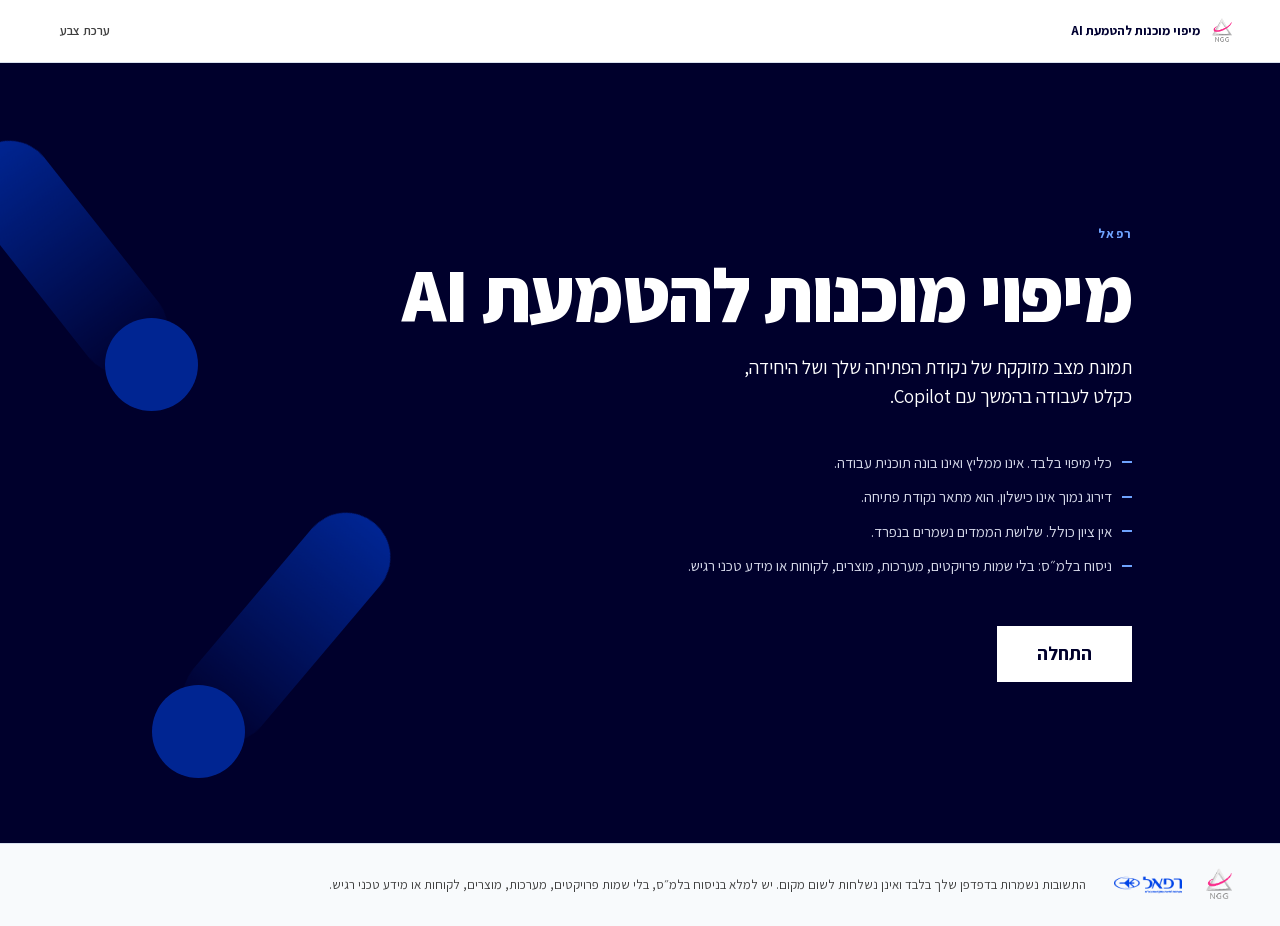
==== index.html @ a84062de "Add the AI readiness mapping tool, ready for GitHub Pages Implements the specification "אפיון למפתח " ====
<!doctype html>
<html lang="he" dir="rtl">
<head>
<meta charset="utf-8">
<meta name="viewport" content="width=device-width, initial-scale=1, viewport-fit=cover">
<title>מיפוי מוכנות להטמעת AI | רפאל</title>
<meta name="description" content="כלי מיפוי אבחוני לנקודת הפתיחה של מנהל ויחידה לקראת הטמעת AI. כל התשובות נשארות בדפדפן.">
<meta name="color-scheme" content="light dark">
<meta name="theme-color" content="#00002c" media="(prefers-color-scheme: dark)">
<meta name="theme-color" content="#ffffff" media="(prefers-color-scheme: light)">
<meta name="robots" content="noindex, nofollow">
<link rel="icon" href="data:image/svg+xml,%3Csvg xmlns='http://www.w3.org/2000/svg' viewBox='0 0 32 32'%3E%3Ccircle cx='16' cy='16' r='9' fill='%230044E8'/%3E%3C/svg%3E">
<link rel="preload" href="assets/fonts/assistant-hebrew.woff2" as="font" type="font/woff2" crossorigin>
<link rel="stylesheet" href="assets/css/app.css">
</head>
<body>

<a class="skip" href="#main">דילוג לתוכן</a>

<div class="shell">

  <header class="appbar">
    <div class="appbar__mark">
      <img src="assets/img/logo-ngg.png" alt="NGG" width="71" height="92">
      <span class="appbar__name">מיפוי מוכנות להטמעת AI</span>
    </div>

    <div class="appbar__spacer"></div>

    <div class="progress" hidden>
      <span class="progress__label" id="progress-label"></span>
      <span class="progress__bars" id="progress-bars"></span>
    </div>

    <button class="btn btn--quiet" id="theme-toggle" type="button" aria-label="החלפת ערכת צבע">
      ערכת צבע
    </button>
  </header>

  <main class="main" id="main" tabindex="-1"></main>

  <footer class="foot">
    <div class="foot__logos">
      <img src="assets/img/logo-ngg.png" alt="NGG" width="71" height="92">
      <img src="assets/img/logo-rafael-blue.png" alt="רפאל" width="190" height="190" data-logo="rafael">
    </div>
    <p class="foot__note">
      התשובות נשמרות בדפדפן שלך בלבד ואינן נשלחות לשום מקום.
      יש למלא בניסוח בלמ״ס, בלי שמות פרויקטים, מערכות, מוצרים, לקוחות או מידע טכני רגיש.
    </p>
  </footer>

</div>

<div class="toast" id="toast" role="status" aria-live="polite"></div>

<script type="module" src="assets/js/app.js"></script>
<noscript>
  <p style="padding:24px;font-family:system-ui;">הכלי דורש JavaScript פעיל בדפדפן.</p>
</noscript>

</body>
</html>
---- assets/css/app.css ----
@import url('./tokens.css');

/* ============================================================ base ===== */

*, *::before, *::after { box-sizing: border-box; }

html { -webkit-text-size-adjust: 100%; scroll-behavior: smooth; }

body {
  margin: 0;
  background: var(--ground);
  color: var(--text-body);
  font-family: var(--font-core);
  font-size: var(--fs-body);
  font-weight: var(--fw-regular);
  line-height: var(--lh-body);
  -webkit-font-smoothing: antialiased;
  text-rendering: optimizeLegibility;
  transition: background var(--dur) var(--ease), color var(--dur) var(--ease);
}

h1, h2, h3 { margin: 0; color: var(--text-title); font-weight: var(--fw-extrabold); line-height: var(--lh-tight); }
p { margin: 0; }
ul, ol { margin: 0; padding: 0; list-style: none; }
img { max-width: 100%; display: block; }

:where(a) { color: var(--accent-text); text-underline-offset: 3px; }

:focus-visible {
  outline: 3px solid var(--accent-text);
  outline-offset: 2px;
  border-radius: var(--radius);
}

.sr {
  position: absolute; width: 1px; height: 1px; margin: -1px;
  padding: 0; overflow: hidden; clip-path: inset(50%); white-space: nowrap;
}

.skip {
  position: absolute; inset-inline-start: var(--s-4); top: -100px; z-index: 100;
  padding: var(--s-3) var(--s-5); background: var(--accent); color: #fff;
  font-weight: var(--fw-bold); text-decoration: none;
  transition: top var(--dur) var(--ease);
}
.skip:focus { top: var(--s-4); }

/* ======================================================== typography === */

.kicker {
  margin: 0; font-size: var(--fs-kicker); font-weight: var(--fw-bold);
  letter-spacing: 0.09em; color: var(--accent-text); text-transform: none;
}
.hero-title { font-size: var(--fs-hero); letter-spacing: -0.015em; }
.step-title { font-size: var(--fs-title); letter-spacing: -0.01em; }
.lead { font-size: var(--fs-body-lg); color: var(--text-body); max-width: var(--measure); }
.muted { color: var(--text-muted); }
.small { font-size: var(--fs-small); }
.num { font-variant-numeric: tabular-nums; unicode-bidi: plaintext; }

/* ============================================================= shell === */

.shell { display: flex; flex-direction: column; min-height: 100dvh; }

.appbar {
  position: sticky; top: 0; z-index: 30;
  display: flex; align-items: center; gap: var(--s-4);
  padding: var(--s-3) var(--gutter);
  background: color-mix(in srgb, var(--ground) 88%, transparent);
  backdrop-filter: blur(14px);
  border-block-end: 1px solid var(--rule);
}
.appbar__mark { display: flex; align-items: center; gap: var(--s-3); min-width: 0; }
.appbar__mark img { height: 26px; width: auto; object-fit: contain; }
.appbar__name {
  font-size: var(--fs-footer); font-weight: var(--fw-bold); color: var(--text-title);
  white-space: nowrap; overflow: hidden; text-overflow: ellipsis;
}
.appbar__spacer { flex: 1 1 auto; }

.main { flex: 1 1 auto; }

.page {
  width: 100%; max-width: var(--page-w); margin-inline: auto;
  padding: var(--s-10) var(--gutter) var(--s-16);
}

.foot {
  padding: var(--s-6) var(--gutter);
  border-block-start: 1px solid var(--rule);
  background: var(--ground-alt);
  display: flex; flex-wrap: wrap; align-items: center; gap: var(--s-4) var(--s-6);
  font-size: var(--fs-footer); color: var(--text-muted);
}
.foot__logos { display: flex; align-items: center; gap: var(--s-5); }
.foot__logos img { height: 34px; width: auto; object-fit: contain; }
.foot__logos img[data-logo='rafael'] { height: 76px; margin-block: -22px; }
.foot__note { flex: 1 1 260px; min-width: 0; }

/* ====================================================== the motif ====== */
/* Two shapes at the template's only sizes: a stadium trail whose ramp ends
   transparent, and a solid dot placed at the trail's faded end. Only the
   template's own rotations are used. A trail reads on a dark ground only. */

.cometfield { position: absolute; inset: 0; overflow: hidden; pointer-events: none; opacity: 0.55; }
.trail, .dot { position: absolute; will-change: transform; }
.trail {
  width: var(--comet-trail-w); height: var(--comet-trail-h);
  border-radius: var(--radius-pill);
  background: var(--comet-trail);
  color: var(--blue);
  transform: rotate(var(--rot, 0deg));
  animation: drift 26s var(--delay, 0s) infinite alternate linear;
}
.dot {
  width: var(--comet-dot); height: var(--comet-dot);
  border-radius: var(--radius-circle);
  background: var(--blue);
  animation: drift 26s var(--delay, 0s) infinite alternate linear;
}
@keyframes drift {
  from { transform: rotate(var(--rot, 0deg)) translate3d(0, 0, 0); }
  to   { transform: rotate(var(--rot, 0deg)) translate3d(38px, 0, 0); }
}

/* ============================================================= intro === */

.intro {
  position: relative; overflow: hidden;
  background: var(--navy); color: #fff;
  min-height: min(88dvh, 780px);
  display: flex; align-items: center;
}
.intro__inner {
  position: relative; z-index: 1;
  width: 100%; max-width: var(--page-w); margin-inline: auto;
  padding: var(--s-16) var(--gutter);
}
.intro .kicker { color: #6ea3ff; }
.intro .hero-title { color: #fff; margin-block: var(--s-4) var(--s-6); }
.intro__lead { font-size: var(--fs-body-lg); color: #fff; max-width: 46ch; }

.principles { margin-block-start: var(--s-10); display: grid; gap: var(--s-3); max-width: 60ch; }
.principles li {
  position: relative; padding-inline-start: var(--s-5);
  font-size: var(--fs-small); color: #d6d9ea; line-height: 1.5;
}
.principles li::before {
  content: ''; position: absolute; inset-inline-start: 0; top: 0.62em;
  width: 10px; height: 2px; background: #6ea3ff;
}

/* ============================================================ buttons == */

.btn {
  display: inline-flex; align-items: center; justify-content: center; gap: var(--s-2);
  padding: var(--s-3) var(--s-6); min-height: 46px;
  border: 0; border-radius: var(--radius);
  font-family: inherit; font-size: var(--fs-body); font-weight: var(--fw-bold);
  line-height: 1.2; cursor: pointer; text-decoration: none;
  transition: background var(--dur-fast) var(--ease), color var(--dur-fast) var(--ease),
              transform var(--dur-fast) var(--ease);
}
.btn:active { transform: translateY(1px); }
.btn[disabled] { opacity: 0.45; cursor: not-allowed; }
.btn[disabled]:active { transform: none; }

.btn--primary { background: var(--blue); color: #fff; }
.btn--primary:hover { background: #0039c4; }

.btn--ghost { background: transparent; color: var(--text-title); box-shadow: inset 0 0 0 2px var(--rule); }
.btn--ghost:hover { background: var(--accent-wash); box-shadow: inset 0 0 0 2px var(--accent-text); }

.btn--onDark { background: #fff; color: var(--navy); }
.btn--onDark:hover { background: #d6e2ff; }

.btn--quiet {
  background: transparent; color: var(--text-muted); min-height: 38px; white-space: nowrap;
  padding: var(--s-2) var(--s-3); font-size: var(--fs-footer); font-weight: var(--fw-semibold);
}
.btn--quiet:hover { color: var(--accent-text); background: var(--accent-wash); }

.btn--lg { min-height: 56px; padding-inline: var(--s-10); font-size: var(--fs-body-lg); }

.actions { display: flex; flex-wrap: wrap; gap: var(--s-3); align-items: center; }

/* =========================================================== progress == */

.progress { display: flex; align-items: center; gap: var(--s-3); min-width: 0; }
.progress__bars { display: flex; gap: 3px; }
.progress__bar {
  width: 34px; height: 4px; background: var(--track);
  transition: background var(--dur) var(--ease);
}
.progress__bar.is-done { background: var(--accent-text); }
.progress__bar.is-now { background: var(--accent-text); animation: pulse 2.4s var(--ease) infinite; }
@keyframes pulse { 0%, 100% { opacity: 1; } 50% { opacity: 0.45; } }
.progress__label {
  font-size: var(--fs-footer); font-weight: var(--fw-semibold); color: var(--text-muted);
  white-space: nowrap;
}

/* ============================================================== steps == */

.step__head { max-width: var(--measure); }
.step__head .kicker { display: block; margin-block-end: var(--s-3); }
.step__head .step-title { margin-block-end: var(--s-3); }
.step__lead { font-size: var(--fs-body-lg); color: var(--text-muted); }

.rule { height: 2px; background: var(--blue); width: 72px; margin-block: var(--s-6) var(--s-8); }

.section-label {
  display: block; font-size: var(--fs-kicker); font-weight: var(--fw-bold);
  letter-spacing: 0.09em; color: var(--text-muted); margin-block-end: var(--s-4);
}

/* --- the scale key, sticky while the battery scrolls --- */
.scalekey {
  position: sticky; top: 61px; z-index: 20;
  display: flex; flex-wrap: wrap; gap: var(--s-2) var(--s-5);
  padding: var(--s-3) 0;
  background: color-mix(in srgb, var(--ground) 92%, transparent);
  backdrop-filter: blur(10px);
  border-block-end: 1px solid var(--rule);
  font-size: var(--fs-footer); color: var(--text-muted);
}
.scalekey--static {
  position: static; border: 0; background: none; backdrop-filter: none;
  padding-block: 0; margin-block-start: var(--s-5);
}
.scalekey__item { display: flex; align-items: center; gap: var(--s-2); white-space: nowrap; }
.scalekey__chip {
  display: grid; place-items: center; width: 22px; height: 22px;
  font-weight: var(--fw-bold); font-size: 0.75rem;
}

/* --- the statement battery --- */
.battery { display: grid; gap: 1px; background: var(--rule); margin-block-start: var(--s-6); }

.statement {
  display: grid; grid-template-columns: 1fr auto; gap: var(--s-5);
  align-items: center; padding: var(--s-5) var(--s-4);
  background: var(--ground);
  transition: background var(--dur-fast) var(--ease);
}
.statement:hover { background: var(--ground-alt); }
.statement.is-unanswered { background: var(--ground); }

.statement__text {
  display: flex; gap: var(--s-3); font-size: var(--fs-body); line-height: 1.45;
  color: var(--text-body);
}
.statement__idx {
  flex: 0 0 auto; width: 1.6em;
  font-weight: var(--fw-extrabold); color: var(--text-muted);
  font-variant-numeric: tabular-nums;
}

.scale { display: flex; gap: 4px; }
.scale__cell {
  width: 46px; height: 46px; padding: 0;
  display: grid; place-items: center;
  border: 0; border-radius: var(--radius);
  background: var(--ground-sunken); color: var(--text-muted);
  font-family: inherit; font-size: var(--fs-body); font-weight: var(--fw-bold);
  font-variant-numeric: tabular-nums;
  cursor: pointer;
  transition: background var(--dur-fast) var(--ease), color var(--dur-fast) var(--ease),
              transform var(--dur-fast) var(--ease);
}
.scale__cell:hover { background: var(--accent-wash); color: var(--accent-text); }
.scale__cell[aria-checked='true'] {
  background: var(--fill); color: var(--on-fill);
  transform: scale(1.04);
}
.scale__cell[aria-checked='true']:hover { background: var(--fill); color: var(--on-fill); }

/* --- open questions --- */
.fields { display: grid; gap: var(--s-6); margin-block-start: var(--s-8); max-width: var(--measure); }
.field { display: grid; gap: var(--s-2); }
.field__label { font-size: var(--fs-body); font-weight: var(--fw-semibold); color: var(--text-title); }
.field__note { font-size: var(--fs-footer); color: var(--text-muted); }
.field textarea {
  width: 100%; min-height: 96px; resize: vertical;
  padding: var(--s-3) var(--s-4);
  border: 0; border-block-end: 2px solid var(--rule); border-radius: var(--radius);
  background: var(--ground-alt); color: var(--text-body);
  font-family: inherit; font-size: var(--fs-body); line-height: 1.5;
  transition: border-color var(--dur-fast) var(--ease), background var(--dur-fast) var(--ease);
}
.field textarea:hover { background: var(--ground-sunken); }
.field textarea:focus { outline: none; border-block-end-color: var(--accent-text); background: var(--ground-alt); }
.field textarea:focus-visible { outline: 3px solid var(--accent-text); outline-offset: 2px; }

/* --- environment choice --- */
.choices { display: grid; grid-template-columns: repeat(3, 1fr); gap: var(--s-3); margin-block-start: var(--s-6); }
.choice {
  padding: var(--s-5); min-height: 72px;
  display: flex; align-items: center; justify-content: center;
  border: 0; border-radius: var(--radius);
  background: var(--ground-alt); color: var(--text-title);
  box-shadow: inset 0 0 0 2px var(--rule);
  font-family: inherit; font-size: var(--fs-body-lg); font-weight: var(--fw-bold);
  cursor: pointer;
  transition: background var(--dur-fast) var(--ease), box-shadow var(--dur-fast) var(--ease),
              color var(--dur-fast) var(--ease);
}
.choice:hover { background: var(--accent-wash); box-shadow: inset 0 0 0 2px var(--accent-text); }
.choice[aria-pressed='true'] { background: var(--blue); color: #fff; box-shadow: none; }

.prompt {
  margin-block-start: var(--s-6); padding: var(--s-5) var(--s-6);
  background: var(--ground-alt); border-inline-start: 2px solid var(--blue);
  font-size: var(--fs-body-lg); line-height: 1.5; color: var(--text-body);
}

/* --- step navigation --- */
.stepnav {
  display: flex; flex-wrap: wrap; gap: var(--s-3); align-items: center;
  margin-block-start: var(--s-12); padding-block-start: var(--s-6);
  border-block-start: 1px solid var(--rule);
}
.stepnav__status { flex: 1 1 auto; font-size: var(--fs-footer); color: var(--text-muted); }

/* ============================================================ results == */

.report-head { display: flex; flex-wrap: wrap; align-items: flex-end; gap: var(--s-4); }
.report-head .step-title { flex: 1 1 320px; }

.panel {
  margin-block-start: var(--s-10); padding: var(--s-8) var(--s-6);
  background: var(--ground-alt);
}
.panel__title { font-size: var(--fs-subtitle); margin-block-end: var(--s-2); }
.panel__note { font-size: var(--fs-footer); color: var(--text-muted); max-width: var(--measure); }

/* --- distribution: one mark per statement, nothing aggregated --- */
.dist { display: grid; gap: var(--s-5); margin-block-start: var(--s-6); }
.dist__row { display: grid; grid-template-columns: minmax(96px, 150px) auto 1fr; gap: var(--s-4); align-items: center; }
.dist__name { font-size: var(--fs-small); font-weight: var(--fw-bold); color: var(--text-title); }
.dist__cells { display: flex; flex-wrap: wrap; gap: 2px; }
.dist__range { font-size: var(--fs-footer); color: var(--text-muted); font-variant-numeric: tabular-nums; white-space: nowrap; }

.cell {
  width: 30px; height: 30px; display: grid; place-items: center;
  font-size: var(--fs-footer); font-weight: var(--fw-bold);
  font-variant-numeric: tabular-nums;
  background: var(--fill, var(--track)); color: var(--on-fill, var(--text-muted));
  opacity: 0; transform: scale(0.72);
  transition: opacity var(--dur) var(--ease), transform var(--dur) var(--ease);
  transition-delay: calc(var(--i, 0) * 24ms);
}
.cell--none { background: transparent; box-shadow: inset 0 0 0 2px var(--track); color: var(--text-muted); }
.is-in .cell { opacity: 1; transform: scale(1); }

/* --- per-statement detail --- */
.lolli { display: grid; gap: 1px; margin-block-start: var(--s-5); background: var(--rule); }
.lolli__row {
  display: grid; grid-template-columns: minmax(0, 1fr) minmax(140px, 300px) 34px;
  gap: var(--s-4); align-items: center;
  padding: var(--s-3) var(--s-4); background: var(--ground-alt);
}
.lolli__label { display: flex; gap: var(--s-3); font-size: var(--fs-small); line-height: 1.35; }
.lolli__idx { flex: 0 0 auto; color: var(--text-muted); font-weight: var(--fw-bold); font-variant-numeric: tabular-nums; }
.lolli__track { position: relative; height: 22px; }
.lolli__ticks { position: absolute; inset: 0; }
.lolli__tick { position: absolute; top: 50%; width: 1px; height: 8px; margin-top: -4px; background: var(--rule); inset-inline-start: var(--at); }
.lolli__base { position: absolute; top: 50%; inset-inline: 0; height: 1px; background: var(--rule); }
.lolli__stem {
  position: absolute; top: 50%; inset-inline-start: 0; height: 3px; margin-top: -1.5px;
  background: var(--fill); width: 0;
  transition: width var(--dur-slow) var(--ease);
  transition-delay: calc(var(--i, 0) * 45ms);
}
.lolli__dot {
  position: absolute; top: 50%; width: 14px; height: 14px; margin-top: -7px;
  inset-inline-start: 0; transform: translateX(50%) scale(0.5);
  background: var(--fill); border-radius: var(--radius-circle);
  opacity: 0;
  transition: opacity var(--dur) var(--ease), transform var(--dur) var(--ease), inset-inline-start var(--dur-slow) var(--ease);
  transition-delay: calc(var(--i, 0) * 45ms);
}
.is-in .lolli__stem { width: var(--p); }
.is-in .lolli__dot { inset-inline-start: var(--p); opacity: 1; transform: translateX(50%) scale(1); }
.lolli__val { font-size: var(--fs-body); font-weight: var(--fw-extrabold); color: var(--text-title); text-align: center; font-variant-numeric: tabular-nums; }
.lolli__row--none .lolli__val { color: var(--text-muted); font-weight: var(--fw-regular); }
.lolli__axis {
  display: grid; grid-template-columns: minmax(0, 1fr) minmax(140px, 300px) 34px;
  gap: var(--s-4); padding: var(--s-3) var(--s-4) 0;
  font-size: var(--fs-footer); color: var(--text-muted); font-variant-numeric: tabular-nums;
}
.lolli__scale { position: relative; height: 1.3em; }
.lolli__mark { position: absolute; top: 0; inset-inline-start: var(--at); transform: translateX(50%); }

/* --- the table view --- */
.tableview { margin-block-start: var(--s-6); }
.tableview summary {
  cursor: pointer; font-size: var(--fs-small); font-weight: var(--fw-semibold);
  color: var(--accent-text); padding: var(--s-2) 0; list-style: none;
}
.tableview summary::-webkit-details-marker { display: none; }
.tableview summary::before {
  content: '+'; display: inline-block; margin-inline-end: 0.45em;
  font-weight: var(--fw-extrabold);
}
.tableview[open] summary::before { content: '–'; }
.tableview table { width: 100%; border-collapse: collapse; margin-block-start: var(--s-4); font-size: var(--fs-small); }
.tableview th, .tableview td { text-align: start; padding: var(--s-2) var(--s-3); border-block-end: 1px solid var(--rule); vertical-align: top; }
.tableview th { font-weight: var(--fw-bold); color: var(--text-title); }
.tableview td:last-child, .tableview th:last-child { text-align: center; font-variant-numeric: tabular-nums; width: 4em; }

/* --- the distilled output --- */
.report { display: grid; gap: 1px; margin-block-start: var(--s-10); background: var(--rule); }
.block { padding: var(--s-6); background: var(--ground); }
.block__heading {
  font-size: var(--fs-subtitle); margin-block-end: var(--s-4);
  padding-inline-start: var(--s-4); border-inline-start: 2px solid var(--blue);
}
.block__list { display: grid; gap: var(--s-3); }
.block__item {
  position: relative; padding-inline-start: var(--s-5);
  font-size: var(--fs-body); line-height: 1.5;
}
.block__item::before {
  content: '•'; position: absolute; inset-inline-start: 0;
  font-family: Arial, sans-serif; color: var(--accent-text);
}
.block__prefix { font-weight: var(--fw-bold); color: var(--text-title); }
.block__item--empty { color: var(--text-muted); }

.exportbar {
  position: sticky; bottom: 0; z-index: 25;
  display: flex; flex-wrap: wrap; gap: var(--s-3); align-items: center;
  margin-block-start: var(--s-8); padding: var(--s-4) 0;
  background: color-mix(in srgb, var(--ground) 92%, transparent);
  backdrop-filter: blur(10px);
  border-block-start: 1px solid var(--rule);
}
.exportbar__hint { flex: 1 1 200px; font-size: var(--fs-footer); color: var(--text-muted); }

.toast {
  position: fixed; inset-block-end: var(--s-6); inset-inline-start: 50%;
  transform: translateX(50%) translateY(14px);
  z-index: 60; padding: var(--s-3) var(--s-6);
  background: var(--navy); color: #fff;
  font-size: var(--fs-small); font-weight: var(--fw-semibold);
  opacity: 0; pointer-events: none;
  transition: opacity var(--dur) var(--ease), transform var(--dur) var(--ease);
}
.toast.is-on { opacity: 1; transform: translateX(50%) translateY(0); }

/* ======================================================= transitions === */

.view { animation: enter var(--dur-slow) var(--ease) both; }
@keyframes enter {
  from { opacity: 0; transform: translate3d(0, 10px, 0); }
  to   { opacity: 1; transform: none; }
}
.view--back { animation-name: enterBack; }
@keyframes enterBack {
  from { opacity: 0; transform: translate3d(0, -10px, 0); }
  to   { opacity: 1; transform: none; }
}

.stagger > * { animation: enter var(--dur-slow) var(--ease) both; animation-delay: calc(var(--i, 0) * 45ms); }

/* =========================================================== responsive */

@media (max-width: 720px) {
  .statement { grid-template-columns: 1fr; gap: var(--s-4); }
  .scale { display: grid; grid-template-columns: repeat(5, 1fr); }
  .scale__cell { width: 100%; height: 52px; }
  .choices { grid-template-columns: 1fr; }
  .dist__row { grid-template-columns: 1fr; gap: var(--s-2); }
  .lolli__row { grid-template-columns: 1fr 40px; }
  .lolli__track { grid-column: 1 / -1; }
  .lolli__axis { grid-template-columns: 1fr; }
  .lolli__axis > span:not(.lolli__scale) { display: none; }
  .appbar__name { display: none; }
}

@media (max-width: 420px) {
  .scale__cell { height: 46px; font-size: var(--fs-small); }
}

/* ==================================================== reduced motion === */

@media (prefers-reduced-motion: reduce) {
  html { scroll-behavior: auto; }
  *, *::before, *::after {
    animation-duration: 1ms !important;
    animation-iteration-count: 1 !important;
    transition-duration: 1ms !important;
    transition-delay: 0ms !important;
  }
  .trail, .dot { animation: none; }
}

/* ============================================================== print == */

@media print {
  .appbar, .stepnav, .exportbar, .toast, .skip, .tableview summary, .cometfield { display: none !important; }
  body { background: #fff; color: #000; }
  .page { padding: 0; max-width: none; }
  .panel, .block, .lolli__row, .statement { background: #fff !important; }
  .report, .lolli, .battery { background: #999; }
  .block, .panel { break-inside: avoid; }
  .tableview[open] table { display: table; }
  .foot { border: 0; background: #fff; }
}

/* ============================================================= tooltip == */

.tip {
  position: absolute; z-index: 70;
  transform: translateX(50%);
  padding: var(--s-2) var(--s-3);
  background: var(--navy); color: #fff;
  font-size: var(--fs-footer); font-weight: var(--fw-semibold); line-height: 1.3;
  max-width: 280px; white-space: normal;
  opacity: 0; pointer-events: none;
  transition: opacity var(--dur-fast) var(--ease);
}
.tip.is-on { opacity: 1; }
:root[data-theme='dark'] .tip { background: #12123f; box-shadow: 0 0 0 1px var(--rule); }
@media print { .tip { display: none; } }
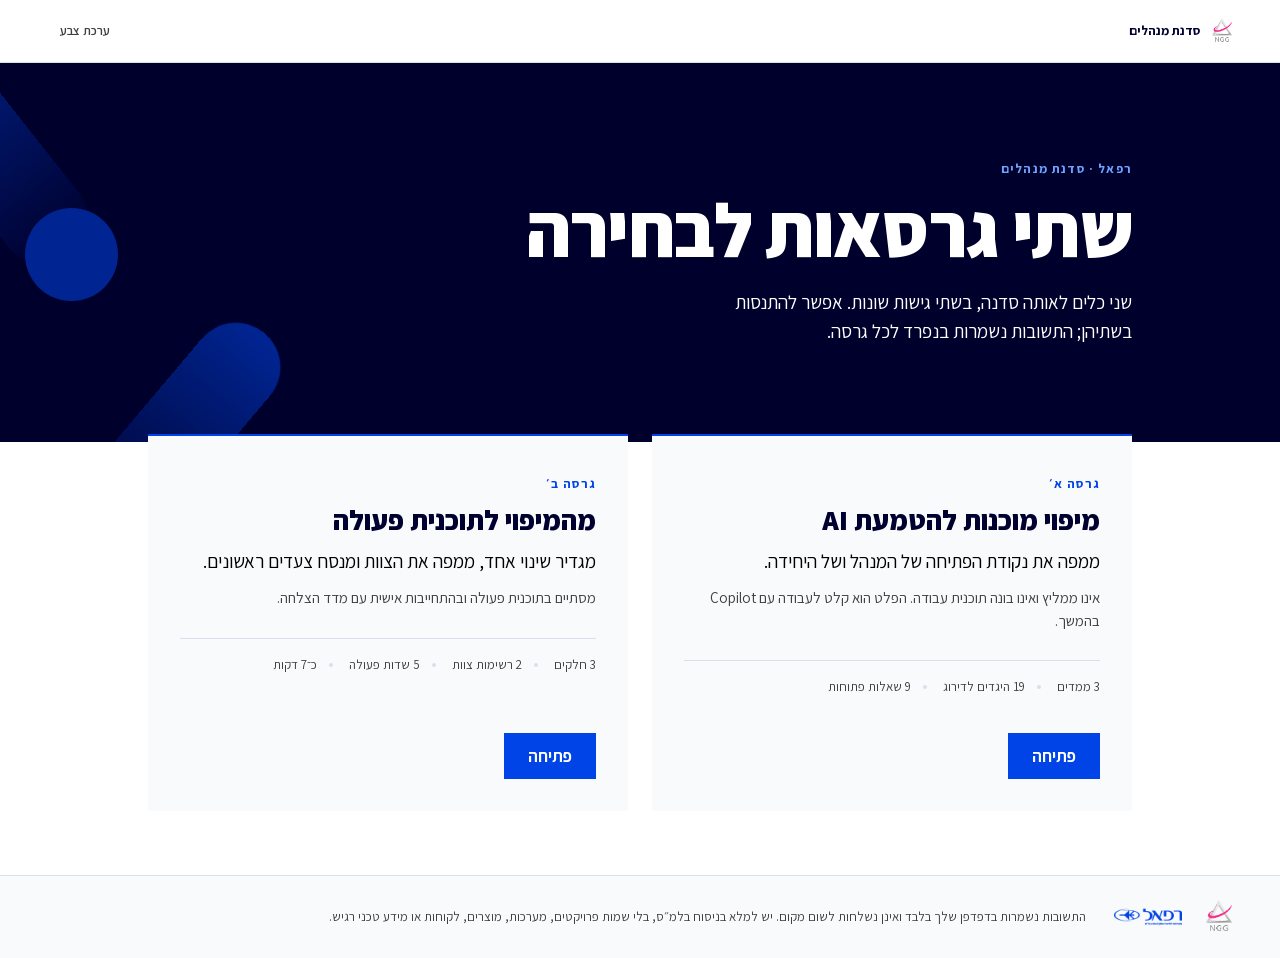
==== commit bdc63007: "Add version B and an entry screen for choosing between the two The team is deciding between two ques" ====
--- a/index.html
+++ b/index.html
@@ -3,8 +3,8 @@
 <head>
 <meta charset="utf-8">
 <meta name="viewport" content="width=device-width, initial-scale=1, viewport-fit=cover">
-<title>מיפוי מוכנות להטמעת AI | רפאל</title>
-<meta name="description" content="כלי מיפוי אבחוני לנקודת הפתיחה של מנהל ויחידה לקראת הטמעת AI. כל התשובות נשארות בדפדפן.">
+<title>סדנת מנהלים · שתי גרסאות | רפאל</title>
+<meta name="description" content="בחירה בין שתי גרסאות לכלי הסדנה: מיפוי מוכנות להטמעת AI, או מעבר מהמיפוי לתוכנית פעולה.">
 <meta name="color-scheme" content="light dark">
 <meta name="theme-color" content="#00002c" media="(prefers-color-scheme: dark)">
 <meta name="theme-color" content="#ffffff" media="(prefers-color-scheme: light)">
@@ -20,10 +20,10 @@
 <div class="shell">
 
   <header class="appbar">
-    <div class="appbar__mark">
+    <a class="appbar__mark" href="index.html" aria-label="חזרה לבחירת גרסה">
       <img src="assets/img/logo-ngg.png" alt="NGG" width="71" height="92">
-      <span class="appbar__name">מיפוי מוכנות להטמעת AI</span>
-    </div>
+      <span class="appbar__name">סדנת מנהלים</span>
+    </a>
 
     <div class="appbar__spacer"></div>
 
@@ -37,7 +37,37 @@
     </button>
   </header>
 
-  <main class="main" id="main" tabindex="-1"></main>
+  <main class="main" id="main" tabindex="-1">
+    <section class="intro intro--chooser">
+      <div class="cometfield" aria-hidden="true" id="cometfield"></div>
+      <div class="intro__inner">
+        <p class="kicker">רפאל · סדנת מנהלים</p>
+        <h1 class="hero-title">שתי גרסאות לבחירה</h1>
+        <p class="intro__lead">שני כלים לאותה סדנה, בשתי גישות שונות. אפשר להתנסות בשתיהן; התשובות נשמרות בנפרד לכל גרסה.</p>
+      </div>
+    </section>
+
+    <div class="page">
+      <div class="picks">
+      <article class="pick">
+        <span class="kicker">גרסה א׳</span>
+        <h2 class="pick__title">מיפוי מוכנות להטמעת AI</h2>
+        <p class="pick__purpose">ממפה את נקודת הפתיחה של המנהל ושל היחידה.</p>
+        <p class="pick__nature">אינו ממליץ ואינו בונה תוכנית עבודה. הפלט הוא קלט לעבודה עם Copilot בהמשך.</p>
+        <ul class="pick__facts"><li>3 ממדים</li><li>19 היגדים לדירוג</li><li>9 שאלות פתוחות</li></ul>
+        <a class="btn btn--primary" href="mapping.html">פתיחה</a>
+      </article>
+      <article class="pick">
+        <span class="kicker">גרסה ב׳</span>
+        <h2 class="pick__title">מהמיפוי לתוכנית פעולה</h2>
+        <p class="pick__purpose">מגדיר שינוי אחד, ממפה את הצוות ומנסח צעדים ראשונים.</p>
+        <p class="pick__nature">מסתיים בתוכנית פעולה ובהתחייבות אישית עם מדד הצלחה.</p>
+        <ul class="pick__facts"><li>3 חלקים</li><li>2 רשימות צוות</li><li>5 שדות פעולה</li><li>כ־7 דקות</li></ul>
+        <a class="btn btn--primary" href="planning.html">פתיחה</a>
+      </article>
+      </div>
+    </div>
+</main>
 
   <footer class="foot">
     <div class="foot__logos">
@@ -45,8 +75,7 @@
       <img src="assets/img/logo-rafael-blue.png" alt="רפאל" width="190" height="190" data-logo="rafael">
     </div>
     <p class="foot__note">
-      התשובות נשמרות בדפדפן שלך בלבד ואינן נשלחות לשום מקום.
-      יש למלא בניסוח בלמ״ס, בלי שמות פרויקטים, מערכות, מוצרים, לקוחות או מידע טכני רגיש.
+      התשובות נשמרות בדפדפן שלך בלבד ואינן נשלחות לשום מקום. יש למלא בניסוח בלמ״ס, בלי שמות פרויקטים, מערכות, מוצרים, לקוחות או מידע טכני רגיש.
     </p>
   </footer>
 
@@ -54,7 +83,7 @@
 
 <div class="toast" id="toast" role="status" aria-live="polite"></div>
 
-<script type="module" src="assets/js/app.js"></script>
+<script type="module" src="assets/js/chooser.js"></script>
 <noscript>
   <p style="padding:24px;font-family:system-ui;">הכלי דורש JavaScript פעיל בדפדפן.</p>
 </noscript>
--- a/assets/css/app.css
+++ b/assets/css/app.css
@@ -524,3 +524,222 @@
 .tip.is-on { opacity: 1; }
 :root[data-theme='dark'] .tip { background: #12123f; box-shadow: 0 0 0 1px var(--rule); }
 @media print { .tip { display: none; } }
+
+/* =========================================== version B and the chooser == */
+
+.appbar__mark { text-decoration: none; color: inherit; }
+.appbar__mark:hover .appbar__name { color: var(--accent-text); }
+
+/* --- the entry screen --- */
+
+.intro--chooser { min-height: auto; padding-block: var(--s-8); }
+.intro--chooser .intro__inner { padding-block: var(--s-16); }
+
+.picks {
+  display: grid; grid-template-columns: repeat(2, 1fr); gap: var(--s-6);
+  margin-block-start: calc(var(--s-12) * -1);
+}
+.pick {
+  position: relative; display: flex; flex-direction: column; gap: var(--s-3);
+  padding: var(--s-10) var(--s-8) var(--s-8);
+  background: var(--ground-alt);
+}
+.pick::before {
+  content: ''; position: absolute; inset-block-start: 0; inset-inline: 0;
+  height: 2px; background: var(--blue);
+}
+.pick__title { font-size: var(--fs-subtitle); margin-block-end: var(--s-1); }
+.pick__purpose { font-size: var(--fs-body-lg); line-height: 1.45; color: var(--text-body); }
+.pick__nature { font-size: var(--fs-small); line-height: 1.5; color: var(--text-muted); }
+.pick__facts {
+  display: flex; flex-wrap: wrap; gap: var(--s-2) var(--s-4);
+  margin-block: var(--s-4) var(--s-6); padding-block-start: var(--s-4);
+  border-block-start: 1px solid var(--rule);
+  font-size: var(--fs-footer); color: var(--text-muted);
+}
+.pick__facts li { position: relative; }
+.pick__facts li + li { padding-inline-start: var(--s-4); }
+.pick__facts li + li::before {
+  content: ''; position: absolute; inset-inline-start: 0; top: 50%;
+  width: 4px; height: 4px; margin-top: -2px; border-radius: var(--radius-circle);
+  background: var(--rule);
+}
+.pick .btn { margin-block-start: auto; align-self: flex-start; }
+
+.principles--parts li { padding-inline-start: 0; }
+.principles--parts li::before { content: none; }
+.principles--parts .kicker { color: #6ea3ff; }
+
+/* --- the domain picker --- */
+
+.picker__head {
+  display: flex; flex-wrap: wrap; align-items: baseline; gap: var(--s-3);
+  margin-block-end: var(--s-4);
+}
+.picker__count { font-size: var(--fs-footer); color: var(--text-muted); font-variant-numeric: tabular-nums; }
+.choices--stack { grid-template-columns: 1fr; margin-block-start: 0; }
+.choice--wide { justify-content: flex-start; text-align: start; min-height: 60px; font-size: var(--fs-body); }
+.choice[disabled] { opacity: 0.4; cursor: not-allowed; }
+.choice[disabled]:hover { background: var(--ground-alt); box-shadow: inset 0 0 0 2px var(--rule); }
+
+/* --- collapsible examples --- */
+
+.examples { margin-block-start: var(--s-1); }
+.examples summary {
+  cursor: pointer; list-style: none; padding: var(--s-1) 0;
+  font-size: var(--fs-footer); font-weight: var(--fw-semibold); color: var(--accent-text);
+}
+.examples summary::-webkit-details-marker { display: none; }
+.examples summary::before {
+  content: '+'; display: inline-block; margin-inline-end: 0.45em; font-weight: var(--fw-extrabold);
+}
+.examples[open] summary::before { content: '–'; }
+.examples__list {
+  display: grid; gap: var(--s-1); margin-block-start: var(--s-2);
+  padding-inline-start: var(--s-4);
+  font-size: var(--fs-footer); line-height: 1.5; color: var(--text-muted);
+}
+.examples__list li { position: relative; padding-inline-start: var(--s-4); }
+.examples__list li::before {
+  content: ''; position: absolute; inset-inline-start: 0; top: 0.62em;
+  width: 8px; height: 2px; background: var(--rule);
+}
+
+.notice {
+  padding: var(--s-4) var(--s-5);
+  background: var(--ground-alt); border-inline-start: 2px solid var(--blue);
+  font-size: var(--fs-small); color: var(--text-muted);
+  max-width: var(--measure);
+}
+
+/* --- people lists --- */
+
+.taglist__row { display: flex; gap: var(--s-2); }
+.taglist__input {
+  flex: 1 1 auto; min-width: 0; padding: var(--s-3) var(--s-4);
+  border: 0; border-block-end: 2px solid var(--rule); border-radius: var(--radius);
+  background: var(--ground-alt); color: var(--text-body);
+  font-family: inherit; font-size: var(--fs-body);
+  transition: border-color var(--dur-fast) var(--ease), background var(--dur-fast) var(--ease);
+}
+.taglist__input:hover { background: var(--ground-sunken); }
+.taglist__input:focus { outline: none; border-block-end-color: var(--accent-text); }
+.taglist__input:focus-visible { outline: 3px solid var(--accent-text); outline-offset: 2px; }
+
+.taglist { display: flex; flex-wrap: wrap; gap: var(--s-2); margin-block-start: var(--s-3); }
+.tag {
+  display: inline-flex; align-items: center; gap: var(--s-2);
+  padding: var(--s-1) var(--s-2) var(--s-1) var(--s-1);
+  padding-inline: var(--s-3) var(--s-1);
+  border-radius: var(--radius-pill);
+  font-size: var(--fs-small); line-height: 1.4;
+  animation: enter var(--dur) var(--ease) both;
+}
+.tag--ambassadors { background: var(--blue); color: #fff; }
+.tag--resisters { background: transparent; box-shadow: inset 0 0 0 2px var(--accent-text); color: var(--text-title); }
+.tag__remove {
+  display: grid; place-items: center; width: 24px; height: 24px; padding: 0;
+  border: 0; border-radius: var(--radius-circle);
+  background: transparent; color: inherit; cursor: pointer; opacity: 0.75;
+  transition: opacity var(--dur-fast) var(--ease), background var(--dur-fast) var(--ease);
+}
+.tag__remove:hover { opacity: 1; background: rgba(255, 255, 255, 0.18); }
+.tag--resisters .tag__remove:hover { background: var(--accent-wash); }
+.tag__remove svg { width: 12px; height: 12px; }
+
+/* --- the commitment sentence --- */
+
+.commit {
+  display: flex; flex-wrap: wrap; align-items: baseline; gap: var(--s-2);
+  font-size: var(--fs-body-lg); line-height: 1.9; color: var(--text-body);
+}
+.commit__blank {
+  flex: 1 1 14ch; min-width: 12ch;
+  padding: 0 var(--s-2) var(--s-1);
+  border: 0; border-block-end: 2px solid var(--accent-text); border-radius: var(--radius);
+  background: transparent; color: var(--text-title);
+  font-family: inherit; font-size: inherit; font-weight: var(--fw-semibold);
+}
+.commit__blank:focus { outline: none; background: var(--accent-wash); }
+.commit__blank:focus-visible { outline: 3px solid var(--accent-text); outline-offset: 2px; }
+
+/* --- the division of labour --- */
+
+.split { display: grid; grid-template-columns: repeat(2, 1fr); gap: var(--s-4); margin-block-start: var(--s-6); }
+.split__col { position: relative; padding: var(--s-6) var(--s-5); background: var(--ground); }
+.split__col::before {
+  content: ''; position: absolute; inset-block-start: 0; inset-inline: 0; height: 2px;
+}
+.split__col--ai::before { background: var(--blue); }
+.split__col--human::before { background: var(--text-title); }
+.split__title {
+  display: block; font-size: var(--fs-kicker); font-weight: var(--fw-bold);
+  letter-spacing: 0.09em; color: var(--text-muted); margin-block-end: var(--s-4);
+}
+.split__list { display: grid; gap: var(--s-3); }
+.split__list li {
+  position: relative; padding-inline-start: var(--s-5);
+  font-size: var(--fs-body); line-height: 1.45;
+  opacity: 0; transform: translateY(6px);
+  transition: opacity var(--dur) var(--ease), transform var(--dur) var(--ease);
+  transition-delay: calc(var(--i, 0) * 60ms);
+}
+.split__list li::before {
+  content: ''; position: absolute; inset-inline-start: 0; top: 0.6em;
+  width: 10px; height: 2px; background: var(--accent-text);
+}
+.is-in .split__list li { opacity: 1; transform: none; }
+.split__empty { font-size: var(--fs-small); color: var(--text-muted); }
+
+/* --- the team map --- */
+
+.teammap { display: grid; grid-template-columns: repeat(2, 1fr); gap: var(--s-4); margin-block-start: var(--s-6); }
+.teammap__col { padding: var(--s-6) var(--s-5); background: var(--ground); }
+.teammap__head {
+  display: flex; align-items: baseline; gap: var(--s-3);
+  padding-block-end: var(--s-3); margin-block-end: var(--s-4);
+  border-block-end: 1px solid var(--rule);
+}
+.teammap__title { flex-grow: 1; font-size: var(--fs-body); font-weight: var(--fw-bold); color: var(--text-title); }
+.teammap__count { font-size: var(--fs-subtitle); font-weight: var(--fw-extrabold); color: var(--text-title); }
+.teammap__list { display: flex; flex-wrap: wrap; gap: var(--s-2); }
+.chip {
+  padding: var(--s-1) var(--s-4); border-radius: var(--radius-pill);
+  font-size: var(--fs-small); line-height: 1.5;
+  opacity: 0; transform: scale(0.9);
+  transition: opacity var(--dur) var(--ease), transform var(--dur) var(--ease);
+  transition-delay: calc(var(--i, 0) * 45ms);
+}
+.chip--ambassadors { background: var(--blue); color: #fff; }
+.chip--resisters { background: transparent; box-shadow: inset 0 0 0 2px var(--accent-text); color: var(--text-title); }
+.is-in .chip { opacity: 1; transform: none; }
+
+/* --- the chosen domains --- */
+
+.domains__wrap { margin-block-start: var(--s-8); }
+.domains { display: flex; flex-wrap: wrap; gap: var(--s-2); }
+.domains__item {
+  padding: var(--s-2) var(--s-4); border-radius: var(--radius-pill);
+  font-size: var(--fs-small);
+  background: transparent; box-shadow: inset 0 0 0 1px var(--rule); color: var(--text-muted);
+  opacity: 0; transform: translateY(4px);
+  transition: opacity var(--dur) var(--ease), transform var(--dur) var(--ease);
+  transition-delay: calc(var(--i, 0) * 45ms);
+}
+.domains__item.is-on {
+  background: var(--blue); box-shadow: none; color: #fff; font-weight: var(--fw-semibold);
+}
+.is-in .domains__item { opacity: 1; transform: none; }
+
+@media (max-width: 720px) {
+  .picks, .split, .teammap { grid-template-columns: 1fr; }
+  .picks { margin-block-start: var(--s-6); }
+  .commit { display: block; line-height: 2.4; }
+  .commit__blank { display: inline-block; width: auto; min-width: 10ch; }
+}
+
+@media print {
+  .split__col, .teammap__col, .pick { background: #fff !important; }
+  .split, .teammap, .pick { break-inside: avoid; }
+  .examples summary { display: none; }
+}
